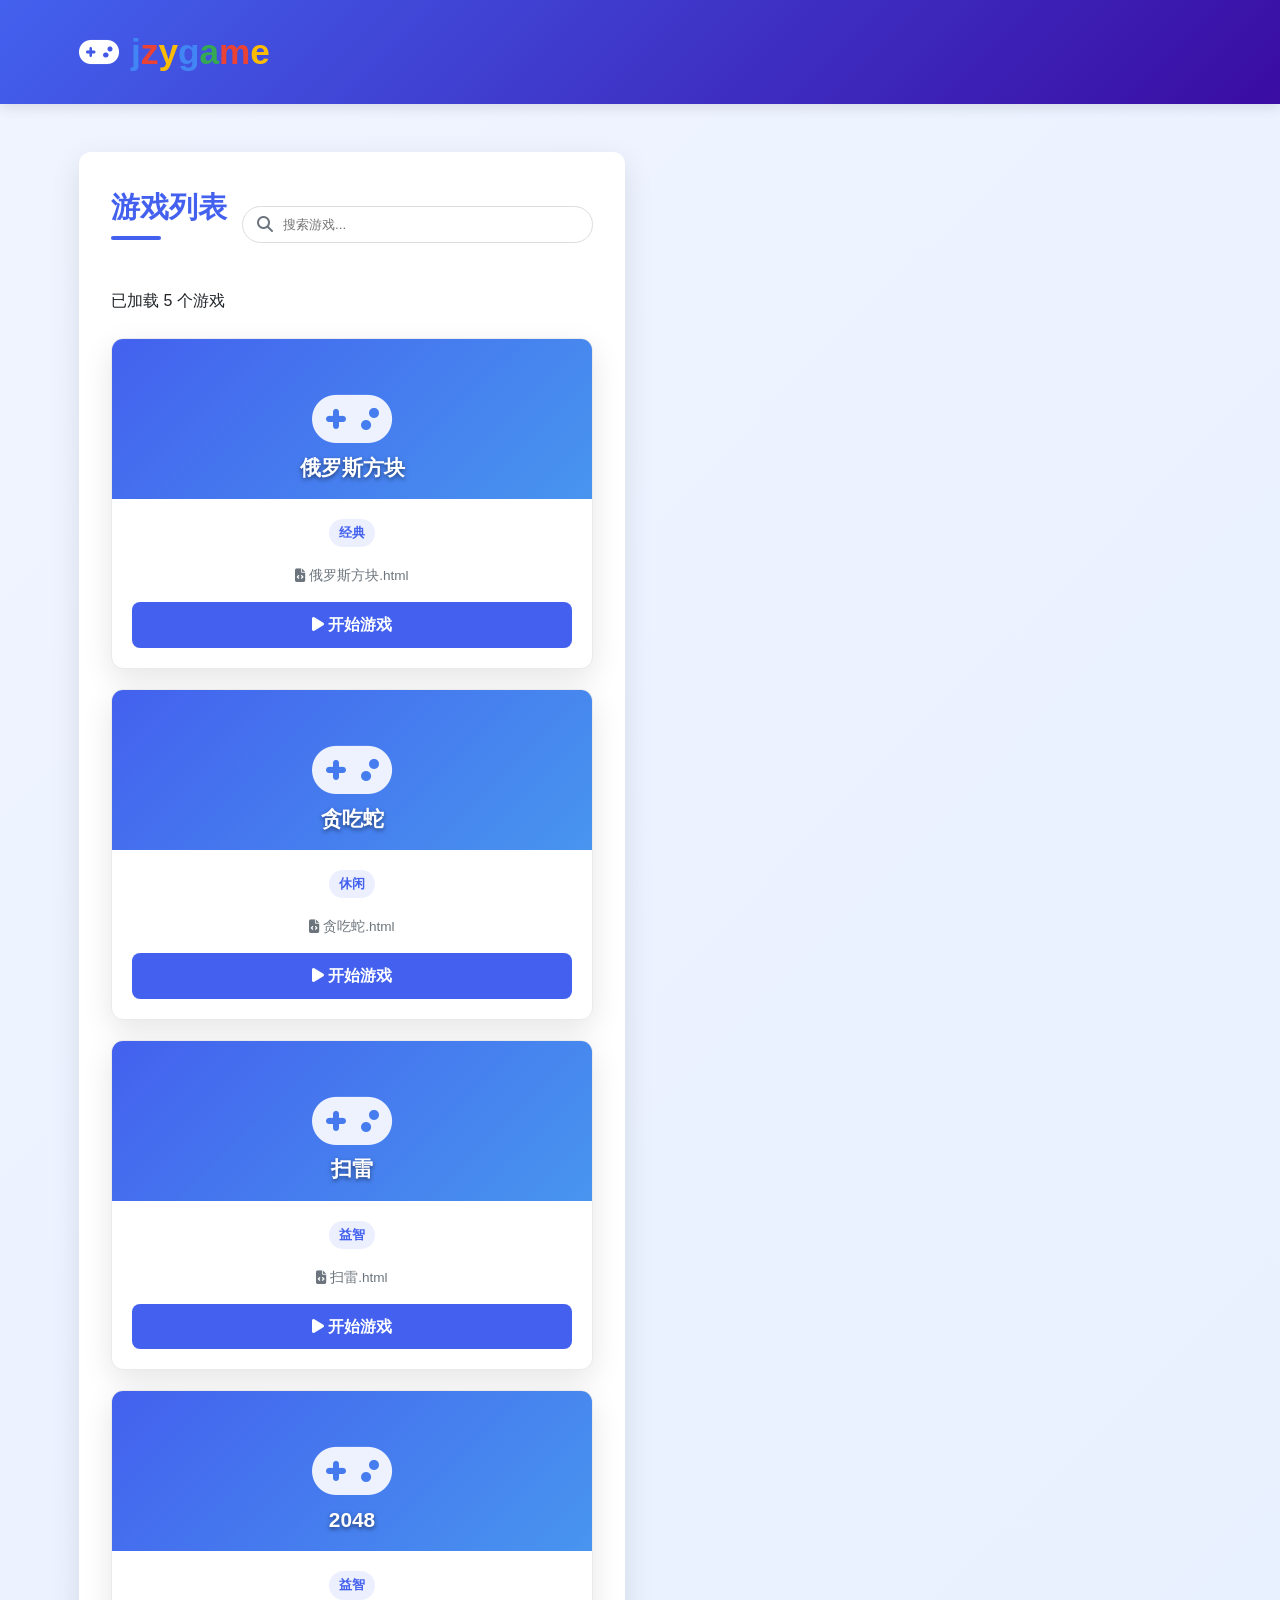
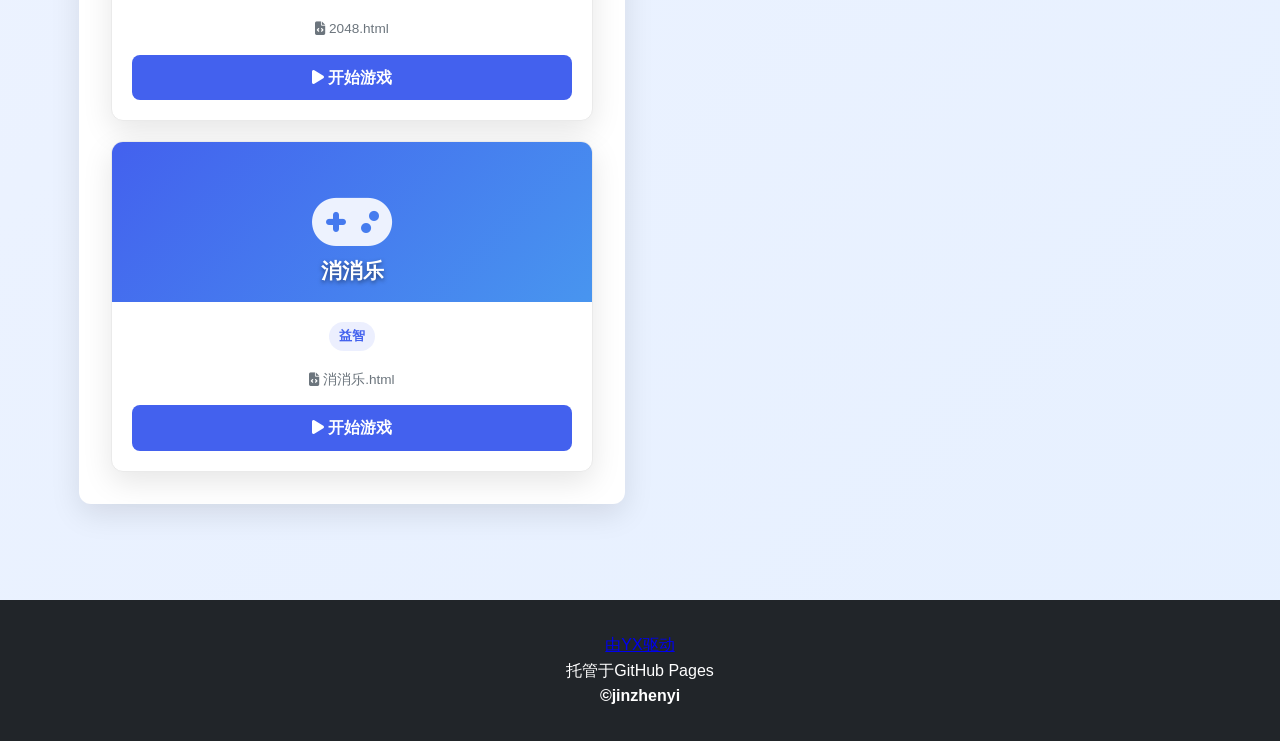
==== index.html @ f40b4cfb "更新 index.html" ====
<!DOCTYPE html>
<html lang="zh-CN">
<head>
    <meta charset="UTF-8">
    <meta name="viewport" content="width=device-width, initial-scale=1.0">
    <title>JZY Game - 游戏集合</title>
    <link rel="stylesheet" href="https://cdnjs.cloudflare.com/ajax/libs/font-awesome/6.4.0/css/all.min.css">
    <style>
        * {
            margin: 0;
            padding: 0;
            box-sizing: border-box;
        }

        :root {
            --primary: #4361ee;
            --primary-dark: #3a56d4;
            --secondary: #f72585;
            --success: #4caf50;
            --danger: #e74c3c;
            --warning: #ff9800;
            --light: #f8f9fa;
            --dark: #212529;
            --gray: #6c757d;
            --gray-light: #e9ecef;
            --border-radius: 12px;
            --box-shadow: 0 10px 30px rgba(0, 0, 0, 0.1);
            --transition: all 0.3s ease;
        }

        body {
            font-family: 'Segoe UI', Tahoma, Geneva, Verdana, sans-serif;
            background: linear-gradient(135deg, #f0f4ff 0%, #e6f0ff 100%);
            color: var(--dark);
            line-height: 1.6;
            min-height: 100vh;
        }

        .container {
            width: 90%;
            max-width: 1200px;
            margin: 0 auto;
            padding: 0 15px;
        }

        /* 头部样式 */
        header {
            background: linear-gradient(135deg, #4361ee, #3a0ca3);
            color: white;
            padding: 1.5rem 0;
            box-shadow: 0 4px 12px rgba(0, 0, 0, 0.1);
            position: sticky;
            top: 0;
            z-index: 100;
        }

        .header-content {
            display: flex;
            justify-content: space-between;
            align-items: center;
        }

        .logo {
            display: flex;
            align-items: center;
            gap: 12px;
        }

        /* 彩色Logo样式 - 移除所有空格 */
        .color-logo {
            font-size: 2.2rem;
            font-weight: 700;
            letter-spacing: 0px; /* 负值使字母更紧密 */
            display: flex;
        }
        
        .color-logo span {
            display: inline-block;
            transition: transform 0.2s ease;
            margin-right: 0px; /* 负边距移除字母间空隙 */
        }
        
        .color-logo:hover span:nth-child(1) { transform: translateY(-4px) rotate(-3deg); }
        .color-logo:hover span:nth-child(2) { transform: translateY(-6px) rotate(2deg); }
        .color-logo:hover span:nth-child(3) { transform: translateY(-8px) rotate(4deg); }
        .color-logo:hover span:nth-child(4) { transform: translateY(-5px) rotate(-2deg); }
        .color-logo:hover span:nth-child(5) { transform: translateY(-7px) rotate(3deg); }
        .color-logo:hover span:nth-child(6) { transform: translateY(-3px) rotate(-1deg); }
        .color-logo:hover span:nth-child(7) { transform: translateY(-5px) rotate(2deg); }
        
        .color-logo span:nth-child(1) { color: #4285F4; } /* j */
        .color-logo span:nth-child(2) { color: #EA4335; } /* z */
        .color-logo span:nth-child(3) { color: #FBBC05; } /* y */
        .color-logo span:nth-child(4) { color: #4285F4; } /* g */
        .color-logo span:nth-child(5) { color: #34A853; } /* a */
        .color-logo span:nth-child(6) { color: #EA4335; } /* m */
        .color-logo span:nth-child(7) { color: #FBBC05; } /* e */

        .logo i {
            font-size: 2rem;
            color: white;
        }

        /* 主内容区 */
        .main-content {
            display: grid;
            grid-template-columns: 1fr;
            gap: 30px;
            padding: 3rem 0;
        }

        @media (min-width: 992px) {
            .main-content {
                grid-template-columns: 1fr 1fr;
            }
        }

        /* 配置说明区域 */
        .config-section {
            background: white;
            padding: 2rem;
            border-radius: var(--border-radius);
            box-shadow: var(--box-shadow);
        }

        .section-title {
            font-size: 1.8rem;
            font-weight: 700;
            color: var(--primary);
            margin-bottom: 1.5rem;
            position: relative;
            padding-bottom: 10px;
        }

        .section-title::after {
            content: '';
            position: absolute;
            bottom: 0;
            left: 0;
            width: 50px;
            height: 4px;
            background: var(--primary);
            border-radius: 2px;
        }

        .info-box {
            background: #eef7ff;
            border-left: 4px solid var(--primary);
            padding: 1rem;
            margin: 1.5rem 0;
            border-radius: 0 8px 8px 0;
        }

        .info-box h3 {
            margin-bottom: 0.5rem;
            color: var(--primary);
        }

        .code-block {
            background: #2d2d2d;
            color: #f8f8f2;
            padding: 1rem;
            border-radius: 8px;
            font-family: monospace;
            font-size: 0.9rem;
            margin: 1rem 0;
            overflow-x: auto;
        }

        .btn {
            padding: 12px 25px;
            border: none;
            border-radius: 8px;
            font-weight: 600;
            cursor: pointer;
            transition: var(--transition);
            display: inline-flex;
            align-items: center;
            gap: 8px;
            margin-top: 10px;
        }

        .btn-primary {
            background: var(--primary);
            color: white;
        }

        .btn-primary:hover {
            background: var(--primary-dark);
        }

        .btn-secondary {
            background: var(--gray-light);
            color: var(--dark);
        }

        .btn-secondary:hover {
            background: #dcdcdc;
        }

        /* 游戏展示区 */
        .games-section {
            background: white;
            padding: 2rem;
            border-radius: var(--border-radius);
            box-shadow: var(--box-shadow);
        }

        .controls {
            display: flex;
            justify-content: space-between;
            align-items: center;
            margin-bottom: 1.5rem;
            flex-wrap: wrap;
            gap: 15px;
        }

        .search-container {
            position: relative;
            flex-grow: 1;
        }

        .search-container input {
            padding: 10px 15px 10px 40px;
            border-radius: 50px;
            border: 1px solid #ddd;
            width: 100%;
            transition: var(--transition);
        }

        .search-container input:focus {
            outline: none;
            border-color: var(--primary);
            box-shadow: 0 0 0 3px rgba(67, 97, 238, 0.2);
        }

        .search-container i {
            position: absolute;
            left: 15px;
            top: 50%;
            transform: translateY(-50%);
            color: var(--gray);
        }

        .games-grid {
            display: grid;
            grid-template-columns: repeat(auto-fill, minmax(250px, 1fr));
            gap: 20px;
            margin-top: 1.5rem;
        }

        .game-card {
            background: white;
            border-radius: var(--border-radius);
            overflow: hidden;
            box-shadow: var(--box-shadow);
            transition: var(--transition);
            position: relative;
            display: flex;
            flex-direction: column;
            border: 1px solid #eaeaea;
        }

        .game-card:hover {
            transform: translateY(-10px);
            box-shadow: 0 15px 40px rgba(0, 0, 0, 0.15);
        }

        .card-img {
            height: 160px;
            overflow: hidden;
            position: relative;
            display: flex;
            align-items: center;
            justify-content: center;
            background: linear-gradient(135deg, #4361ee, #4895ef);
        }

        .card-img i {
            font-size: 4rem;
            color: rgba(255, 255, 255, 0.9);
        }

        .game-title {
            color: white;
            font-size: 1.3rem;
            font-weight: 700;
            position: absolute;
            bottom: 15px;
            left: 15px;
            right: 15px;
            text-shadow: 0 2px 4px rgba(0,0,0,0.5);
            text-align: center;
        }

        .card-content {
            padding: 20px;
            flex-grow: 1;
            display: flex;
            flex-direction: column;
        }

        .game-category {
            background: rgba(67, 97, 238, 0.1);
            color: var(--primary);
            padding: 4px 10px;
            border-radius: 50px;
            font-size: 0.8rem;
            display: inline-block;
            margin: 0 auto 10px;
            font-weight: 600;
        }

        .play-btn {
            display: block;
            width: 100%;
            padding: 10px;
            background: var(--primary);
            color: white;
            text-align: center;
            border-radius: 8px;
            text-decoration: none;
            font-weight: 600;
            margin-top: 15px;
            transition: var(--transition);
        }

        .play-btn:hover {
            background: var(--primary-dark);
        }

        .file-info {
            color: var(--gray);
            font-size: 0.85rem;
            margin-top: 8px;
            overflow: hidden;
            text-overflow: ellipsis;
            white-space: nowrap;
            text-align: center;
        }

        /* 加载状态 */
        .loader {
            text-align: center;
            padding: 40px 0;
        }

        .loader-spinner {
            border: 5px solid #f3f3f3;
            border-top: 5px solid var(--primary);
            border-radius: 50%;
            width: 50px;
            height: 50px;
            animation: spin 1s linear infinite;
            margin: 0 auto 20px;
        }

        @keyframes spin {
            0% { transform: rotate(0deg); }
            100% { transform: rotate(360deg); }
        }

        /* 页脚样式 */
        footer {
            background: var(--dark);
            color: white;
            padding: 2rem 0;
            margin-top: 3rem;
        }

        .footer-content {
            display: flex;
            flex-direction: column;
            align-items: center;
            text-align: center;
        }

        .copyright {
            padding-top: 1.5rem;
            color: #aaa;
            font-size: 0.9rem;
        }

        /* 响应式设计 */
        @media (max-width: 768px) {
            .header-content {
                flex-direction: column;
                gap: 20px;
            }

            .games-grid {
                grid-template-columns: repeat(auto-fill, minmax(220px, 1fr));
            }
            
            .color-logo {
                font-size: 1.8rem;
            }
        }

        @media (max-width: 480px) {
            .games-grid {
                grid-template-columns: 1fr;
            }
            
            .color-logo {
                font-size: 1.5rem;
            }
        }
    </style>
</head>
<body>
    <!-- 头部区域 -->
    <header>
        <div class="container">
            <div class="header-content">
                <div class="logo">
                    <i class="fas fa-gamepad"></i>
                    <div class="color-logo">
                        <span>j</span><span>z</span><span>y</span><span>g</span><span>a</span><span>m</span><span>e</span>
                    </div>
                </div>
            </div>
        </div>
    </header>

    <!-- 主内容区 -->
    <div class="container">
        <div class="main-content">

            <!-- 游戏展示区 -->
            <div class="games-section">
                <div class="controls">
                    <h2 class="section-title">游戏列表</h2>
                    <div class="search-container">
                        <i class="fas fa-search"></i>
                        <input type="text" id="search-input" placeholder="搜索游戏...">
                    </div>
                </div>

                <p>已加载 <span id="game-count">0</span> 个游戏</p>

                <div class="loader" id="loader">
                    <div class="loader-spinner"></div>
                    <p>正在加载游戏数据...</p>
                </div>

                <div class="games-grid" id="games-grid">
                    <!-- 游戏卡片将通过JavaScript动态生成 -->
                </div>

                <div id="no-games" style="text-align: center; padding: 40px 0; display: none;">
                    <i class="fas fa-gamepad" style="font-size: 4rem; color: #4361ee; margin-bottom: 20px;"></i>
                    <h3>未找到游戏</h3>
                    <p>请检查games.json文件是否存在且格式正确</p>
                </div>
            </div>
        </div>
    </div>

    <!-- 页脚 -->
    <footer>
        <div class="container">
            <div class="footer-content">
                <a href="https://github.com/jinzhenyi/YX">由YX驱动</a>
                <p>托管于GitHub Pages</p>
                <p><strong>©jinzhenyi<strong><p>
            </div>
        </div>
    </footer>

    <script>
        // 游戏数据URL
        const GAMES_JSON_URL = 'games.json';

        // DOM元素
        const gamesGrid = document.getElementById('games-grid');
        const noGames = document.getElementById('no-games');
        const gameCount = document.getElementById('game-count');
        const loader = document.getElementById('loader');
        const searchInput = document.getElementById('search-input');
        const reloadBtn = document.getElementById('reload-btn');

        // 存储游戏数据
        let gamesData = [];

        // 初始化
        document.addEventListener('DOMContentLoaded', () => {
            // 加载游戏数据
            loadGames();

            // 设置重新加载按钮
            reloadBtn.addEventListener('click', loadGames);

            // 设置搜索功能
            searchInput.addEventListener('input', filterGames);
        });

        // 加载游戏数据
        async function loadGames() {
            showLoader();

            try {
                const response = await fetch(GAMES_JSON_URL);

                if (!response.ok) {
                    throw new Error(`文件加载失败: ${response.status} ${response.statusText}`);
                }

                const data = await response.json();
                gamesData = data.games || [];

                renderGames(gamesData);
                updateGameCount();

                if (gamesData.length === 0) {
                    noGames.style.display = 'block';
                } else {
                    noGames.style.display = 'none';
                }

                hideLoader();
            } catch (error) {
                console.error('加载游戏数据失败:', error);
                hideLoader();
                noGames.style.display = 'block';
                noGames.innerHTML = `
                    <div style="color: #e74c3c;">
                        <i class="fas fa-exclamation-triangle" style="font-size: 3rem; margin-bottom: 15px;"></i>
                        <h3>加载游戏数据失败</h3>
                        <p>${error.message}</p>
                        <p style="margin-top: 20px;">请检查games.json文件是否存在且格式正确</p>
                    </div>
                `;
            }
        }

        // 渲染游戏
        function renderGames(games) {
            gamesGrid.innerHTML = '';

            if (games.length === 0) {
                gamesGrid.innerHTML = `
                    <div class="no-results" style="grid-column: 1 / -1; text-align: center; padding: 40px;">
                        <i class="fas fa-gamepad" style="font-size: 4rem; color: #4361ee; margin-bottom: 20px;"></i>
                        <h3>未找到匹配的游戏</h3>
                    </div>
                `;
                return;
            }

            games.forEach(game => {
                const gameCard = document.createElement('div');
                gameCard.className = 'game-card';
                gameCard.innerHTML = `
                    <div class="card-img">
                        <i class="fas fa-gamepad"></i>
                        <h3 class="game-title">${game.title}</h3>
                    </div>
                    <div class="card-content">
                        ${game.category ? `<span class="game-category">${game.category}</span>` : ''}
                        <p class="file-info">
                            <i class="fas fa-file-code"></i> ${game.file}
                        </p>
                        <a href="${game.file}" class="play-btn">
                            <i class="fas fa-play"></i> 开始游戏
                        </a>
                    </div>
                `;
                gamesGrid.appendChild(gameCard);
            });
        }

        // 过滤游戏
        function filterGames() {
            const searchTerm = searchInput.value.toLowerCase();

            if (!searchTerm) {
                renderGames(gamesData);
                updateGameCount();
                return;
            }

            const filteredGames = gamesData.filter(game => 
                game.title.toLowerCase().includes(searchTerm) || 
                (game.category && game.category.toLowerCase().includes(searchTerm)) ||
                game.file.toLowerCase().includes(searchTerm)
            );

            renderGames(filteredGames);
            gameCount.textContent = filteredGames.length;
        }

        // 更新游戏计数
        function updateGameCount() {
            gameCount.textContent = gamesData.length;
        }

        // 显示加载状态
        function showLoader() {
            loader.style.display = 'block';
            gamesGrid.innerHTML = '';
            noGames.style.display = 'none';
        }

        // 隐藏加载状态
        function hideLoader() {
            loader.style.display = 'none';
        }
    </script>
</body>
</html>
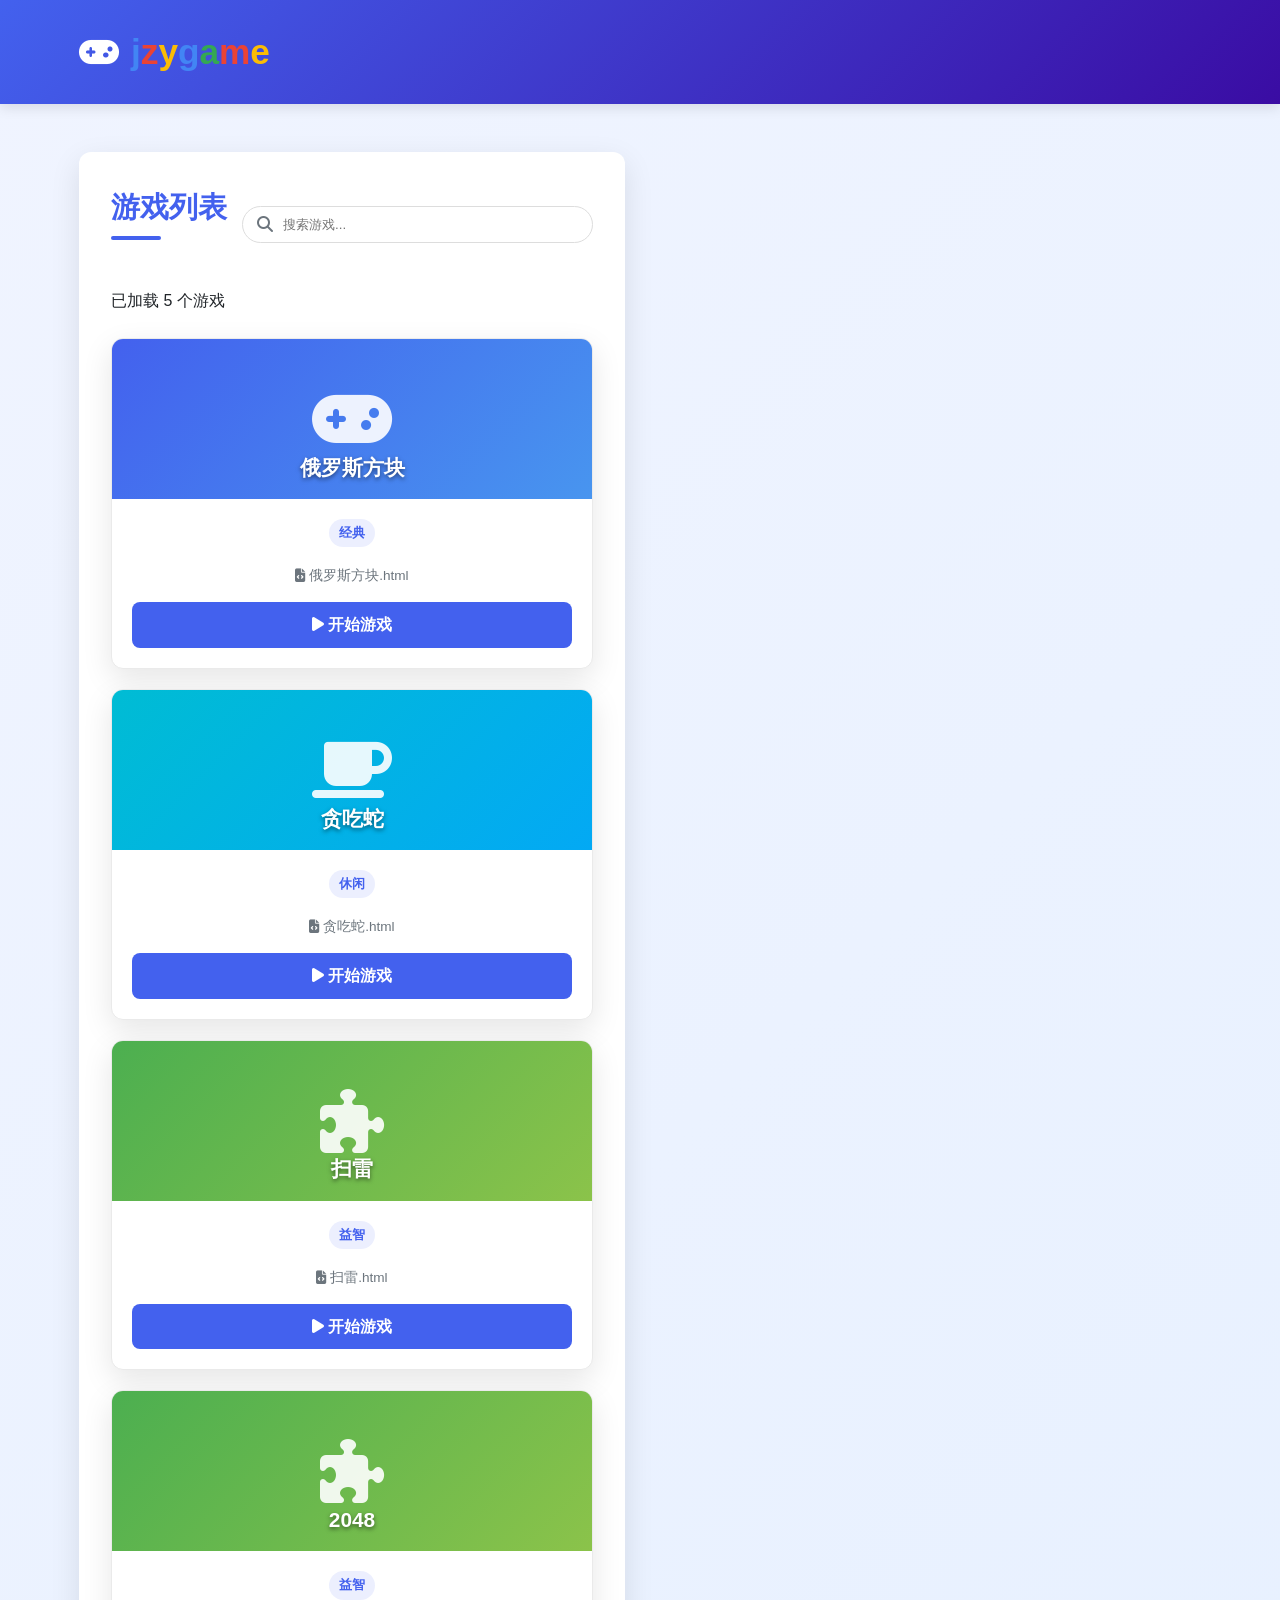
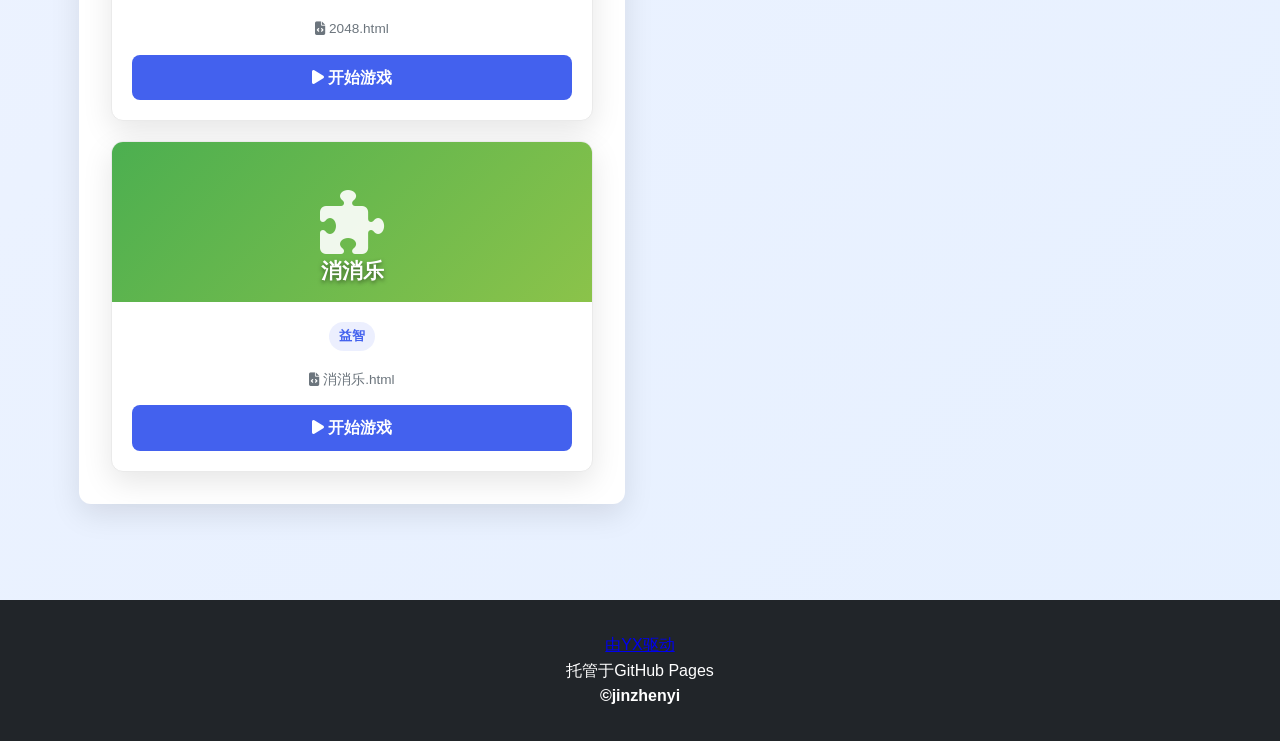
==== commit c08482ff: "更新 index.html" ====
--- a/index.html
+++ b/index.html
@@ -73,13 +73,13 @@
             letter-spacing: 0px; /* 负值使字母更紧密 */
             display: flex;
         }
-        
+
         .color-logo span {
             display: inline-block;
             transition: transform 0.2s ease;
             margin-right: 0px; /* 负边距移除字母间空隙 */
         }
-        
+
         .color-logo:hover span:nth-child(1) { transform: translateY(-4px) rotate(-3deg); }
         .color-logo:hover span:nth-child(2) { transform: translateY(-6px) rotate(2deg); }
         .color-logo:hover span:nth-child(3) { transform: translateY(-8px) rotate(4deg); }
@@ -87,7 +87,7 @@
         .color-logo:hover span:nth-child(5) { transform: translateY(-7px) rotate(3deg); }
         .color-logo:hover span:nth-child(6) { transform: translateY(-3px) rotate(-1deg); }
         .color-logo:hover span:nth-child(7) { transform: translateY(-5px) rotate(2deg); }
-        
+
         .color-logo span:nth-child(1) { color: #4285F4; } /* j */
         .color-logo span:nth-child(2) { color: #EA4335; } /* z */
         .color-logo span:nth-child(3) { color: #FBBC05; } /* y */
@@ -273,6 +273,7 @@
             display: flex;
             align-items: center;
             justify-content: center;
+            /* 默认背景色，会在JS中动态设置 */
             background: linear-gradient(135deg, #4361ee, #4895ef);
         }
 
@@ -309,6 +310,31 @@
             display: inline-block;
             margin: 0 auto 10px;
             font-weight: 600;
+        }
+
+        /* 新增的游戏信息样式 */
+        .game-description {
+            font-size: 0.85rem;
+            color: #666;
+            margin: 10px 0;
+            line-height: 1.4;
+            text-align: center;
+            flex-grow: 1;
+        }
+
+        .game-meta {
+            display: flex;
+            align-items: center;
+            justify-content: center;
+            gap: 5px;
+            margin: 5px 0;
+            font-size: 0.8rem;
+            color: #666;
+        }
+
+        .game-meta i {
+            font-size: 0.8rem;
+            color: #888;
         }
 
         .play-btn {
@@ -391,7 +417,7 @@
             .games-grid {
                 grid-template-columns: repeat(auto-fill, minmax(220px, 1fr));
             }
-            
+
             .color-logo {
                 font-size: 1.8rem;
             }
@@ -401,7 +427,7 @@
             .games-grid {
                 grid-template-columns: 1fr;
             }
-            
+
             .color-logo {
                 font-size: 1.5rem;
             }
@@ -478,7 +504,6 @@
         const gameCount = document.getElementById('game-count');
         const loader = document.getElementById('loader');
         const searchInput = document.getElementById('search-input');
-        const reloadBtn = document.getElementById('reload-btn');
 
         // 存储游戏数据
         let gamesData = [];
@@ -487,9 +512,6 @@
         document.addEventListener('DOMContentLoaded', () => {
             // 加载游戏数据
             loadGames();
-
-            // 设置重新加载按钮
-            reloadBtn.addEventListener('click', loadGames);
 
             // 设置搜索功能
             searchInput.addEventListener('input', filterGames);
@@ -534,6 +556,32 @@
             }
         }
 
+        // 根据游戏类别返回背景颜色
+        function getCategoryColor(category) {
+            const colorMap = {
+                '角色扮演': 'linear-gradient(135deg, #8B4513, #D2691E)',
+                '益智': 'linear-gradient(135deg, #4CAF50, #8BC34A)',
+                '动作': 'linear-gradient(135deg, #FF5722, #FF9800)',
+                '策略': 'linear-gradient(135deg, #9C27B0, #E91E63)',
+                '休闲': 'linear-gradient(135deg, #00BCD4, #03A9F4)',
+                '冒险': 'linear-gradient(135deg, #FF9800, #FFC107)'
+            };
+            return colorMap[category] || 'linear-gradient(135deg, #4361ee, #4895ef)';
+        }
+
+        // 根据游戏类别返回图标
+        function getCategoryIcon(category) {
+            const iconMap = {
+                '角色扮演': 'fa-dragon',
+                '益智': 'fa-puzzle-piece',
+                '动作': 'fa-running',
+                '策略': 'fa-chess',
+                '休闲': 'fa-coffee',
+                '冒险': 'fa-mountain'
+            };
+            return iconMap[category] || 'fa-gamepad';
+        }
+
         // 渲染游戏
         function renderGames(games) {
             gamesGrid.innerHTML = '';
@@ -551,17 +599,49 @@
             games.forEach(game => {
                 const gameCard = document.createElement('div');
                 gameCard.className = 'game-card';
+                
+                // 确定图标和背景颜色
+                const icon = game.icon || getCategoryIcon(game.category);
+                const bgColor = getCategoryColor(game.category);
+                
                 gameCard.innerHTML = `
-                    <div class="card-img">
-                        <i class="fas fa-gamepad"></i>
+                    <div class="card-img" style="background: ${bgColor}">
+                        <i class="fas ${icon}"></i>
                         <h3 class="game-title">${game.title}</h3>
                     </div>
                     <div class="card-content">
                         ${game.category ? `<span class="game-category">${game.category}</span>` : ''}
+                        
+                        ${game.description ? `
+                            <p class="game-description">${game.description}</p>
+                        ` : ''}
+                        
+                        ${game.author ? `
+                            <div class="game-meta">
+                                <i class="fas fa-user"></i>
+                                <span>${game.author}</span>
+                            </div>
+                        ` : ''}
+                        
+                        ${game.license ? `
+                            <div class="game-meta">
+                                <i class="fas fa-balance-scale"></i>
+                                <span>${game.license}许可证</span>
+                            </div>
+                        ` : ''}
+                        
+                        ${game.version ? `
+                            <div class="game-meta">
+                                <i class="fas fa-tag"></i>
+                                <span>版本: ${game.version}</span>
+                            </div>
+                        ` : ''}
+                        
                         <p class="file-info">
                             <i class="fas fa-file-code"></i> ${game.file}
                         </p>
-                        <a href="${game.file}" class="play-btn">
+                        
+                        <a href="${game.file}" class="play-btn" ${game.external ? 'target="_blank"' : ''}>
                             <i class="fas fa-play"></i> 开始游戏
                         </a>
                     </div>
@@ -583,6 +663,8 @@
             const filteredGames = gamesData.filter(game => 
                 game.title.toLowerCase().includes(searchTerm) || 
                 (game.category && game.category.toLowerCase().includes(searchTerm)) ||
+                (game.description && game.description.toLowerCase().includes(searchTerm)) ||
+                (game.author && game.author.toLowerCase().includes(searchTerm)) ||
                 game.file.toLowerCase().includes(searchTerm)
             );
 
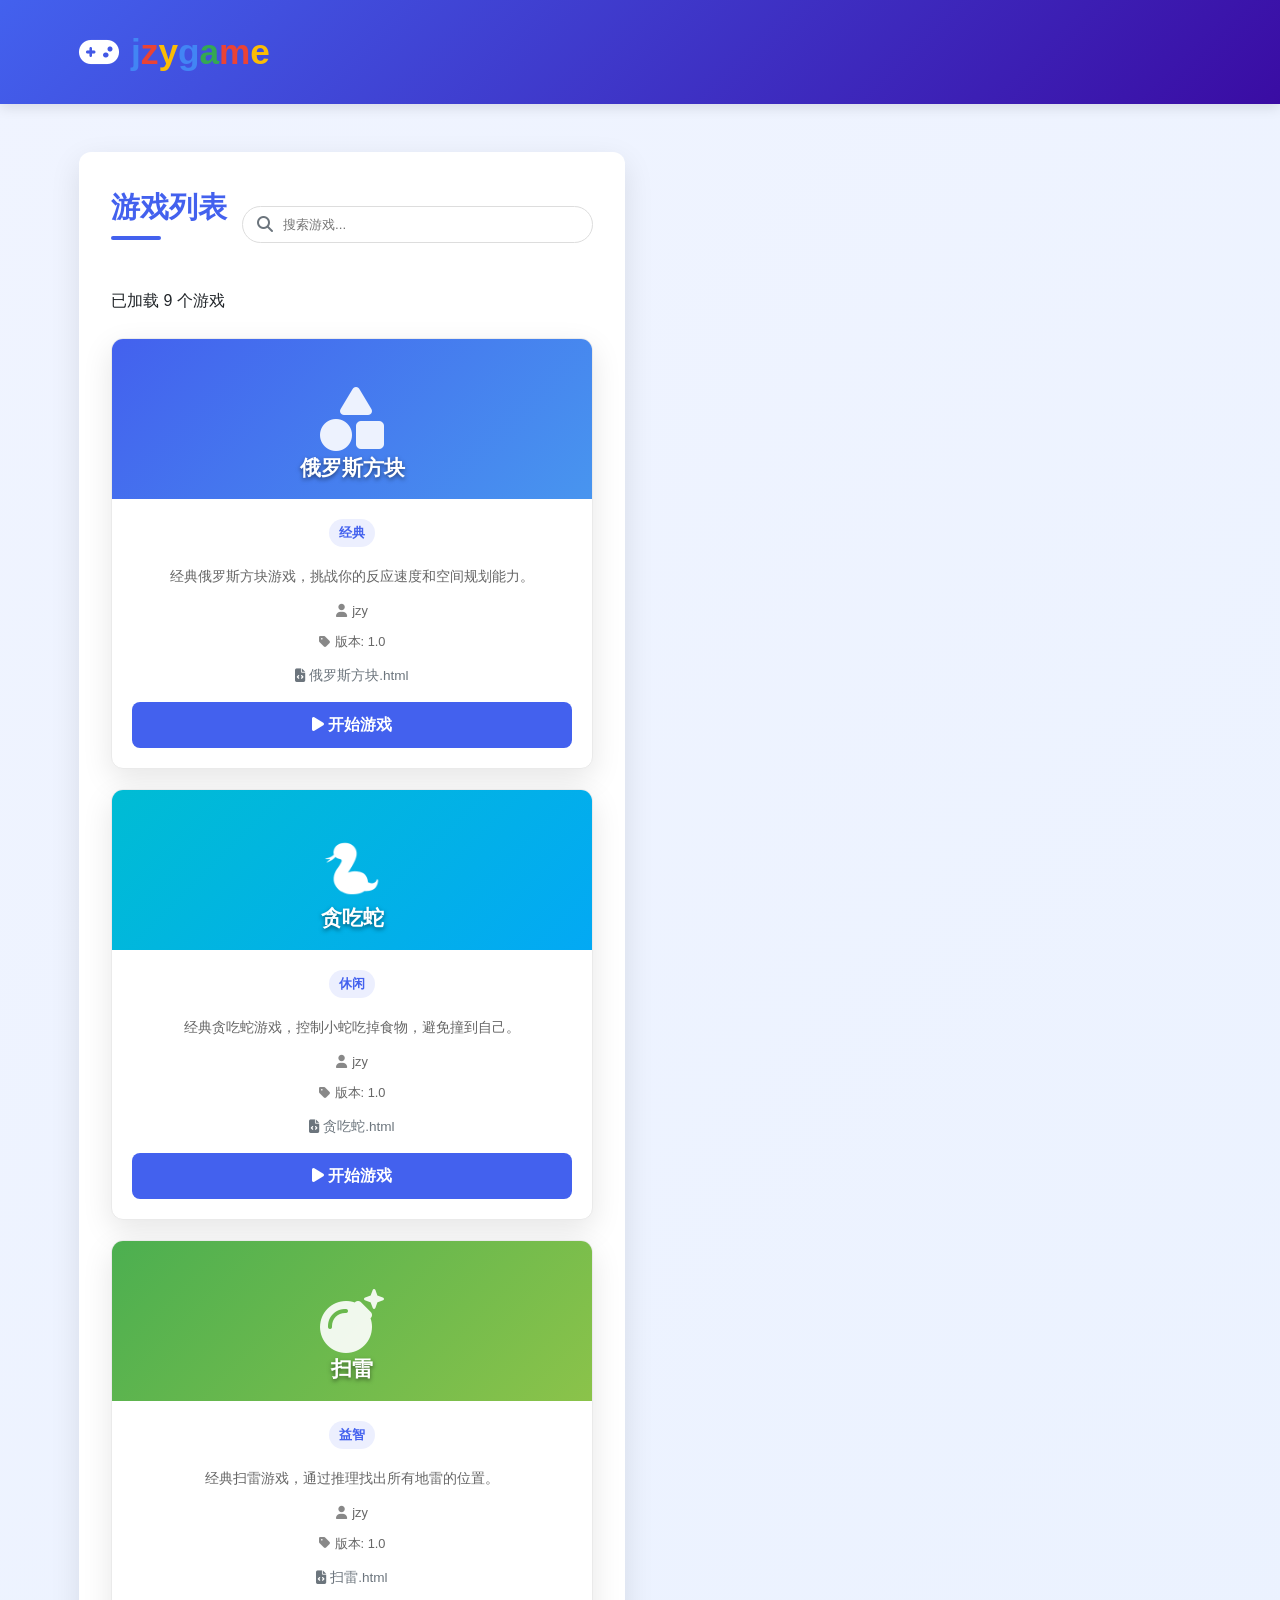
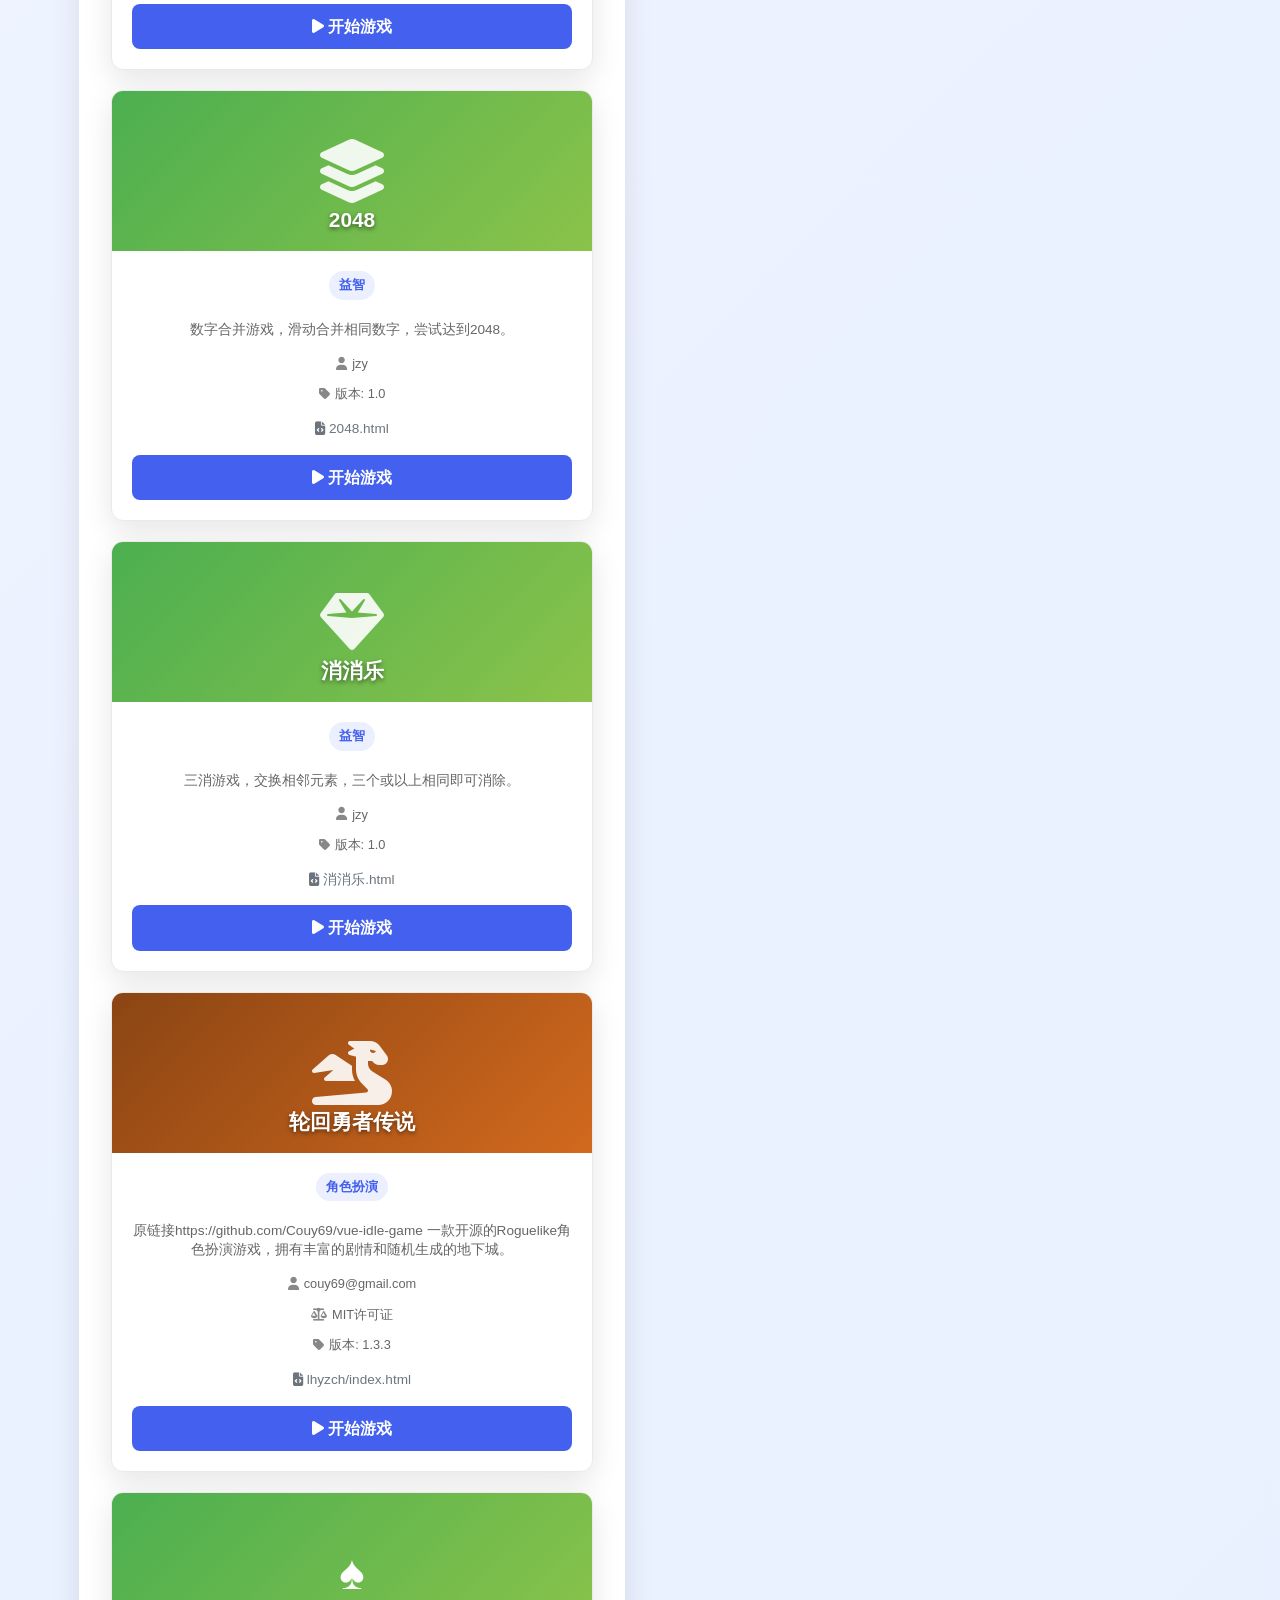
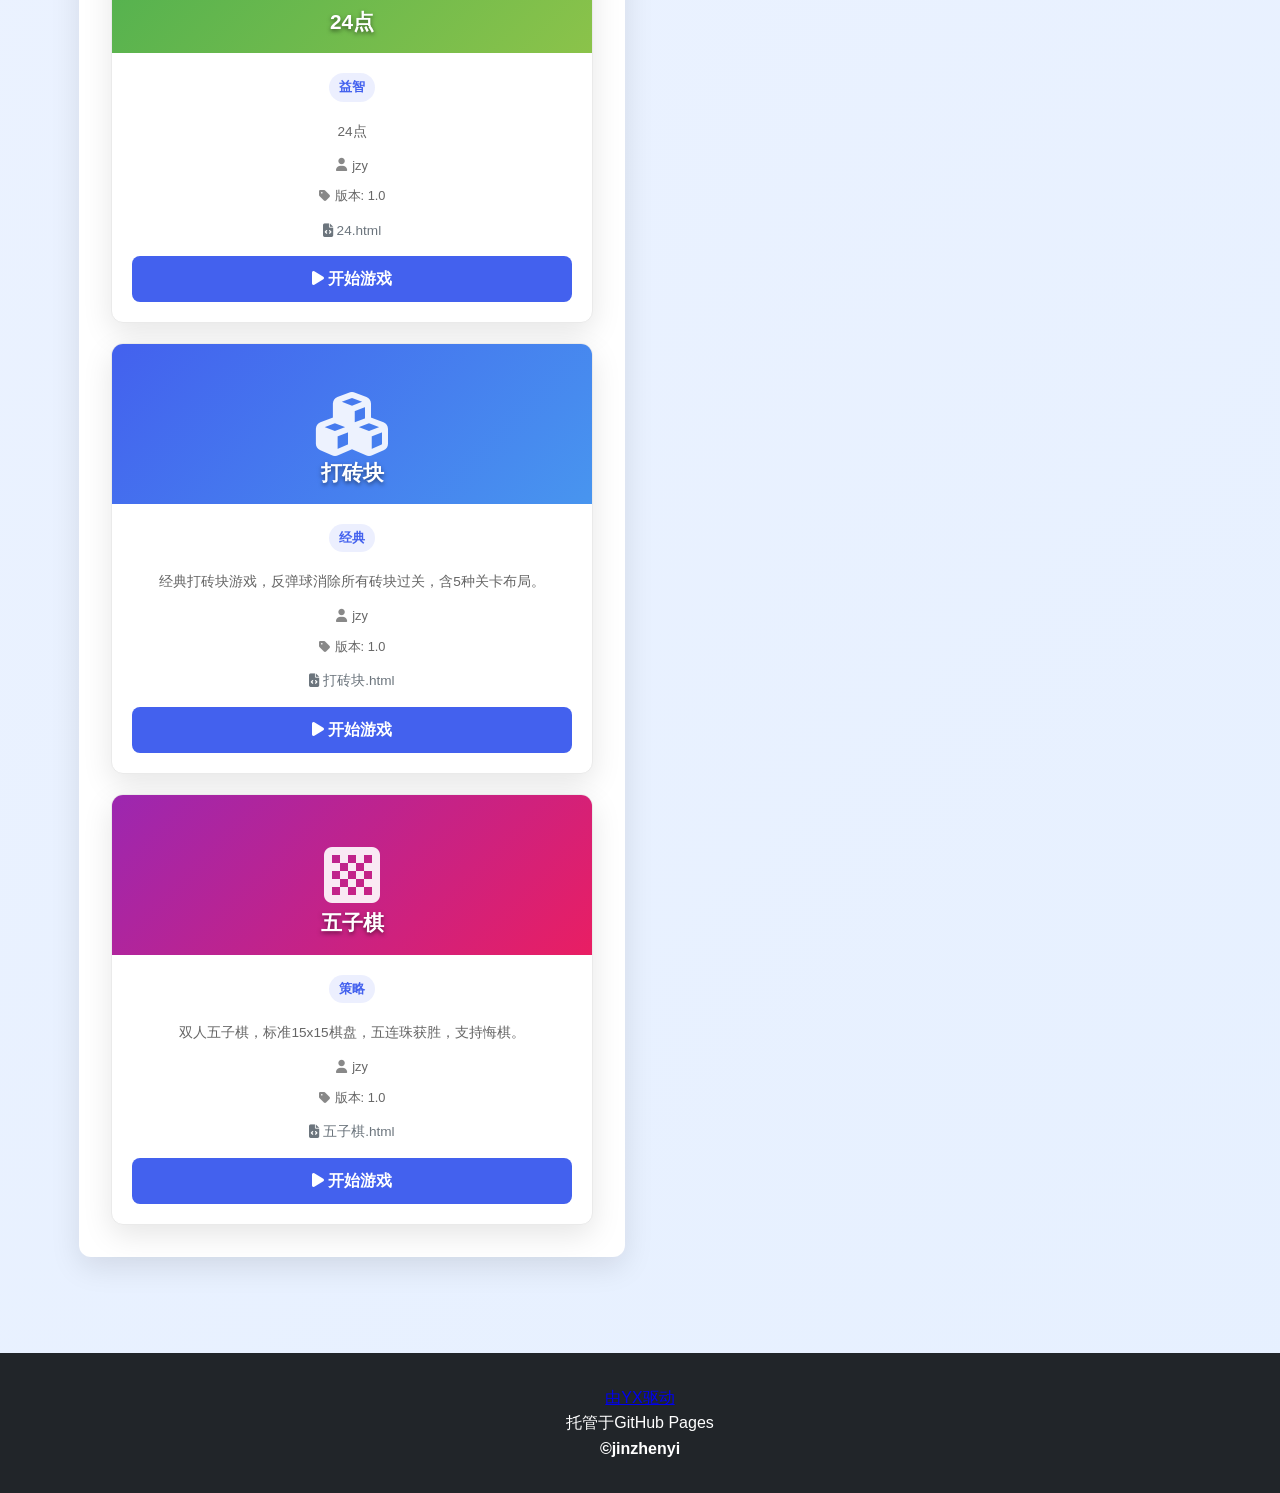
==== commit c4520b61: "jinzhenyi" ====
--- a/index.html
+++ b/index.html
@@ -604,9 +604,14 @@
                 const icon = game.icon || getCategoryIcon(game.category);
                 const bgColor = getCategoryColor(game.category);
                 
+                // 渲染图标: fa- 前缀用 FontAwesome，否则当文本/emoji
+                const iconHtml = icon.includes('fa-')
+                    ? `<i class="fas ${icon}"></i>`
+                    : `<span style="font-size:3rem;filter:brightness(0) invert(1)">${icon}</span>`;
+
                 gameCard.innerHTML = `
                     <div class="card-img" style="background: ${bgColor}">
-                        <i class="fas ${icon}"></i>
+                        ${iconHtml}
                         <h3 class="game-title">${game.title}</h3>
                     </div>
                     <div class="card-content">
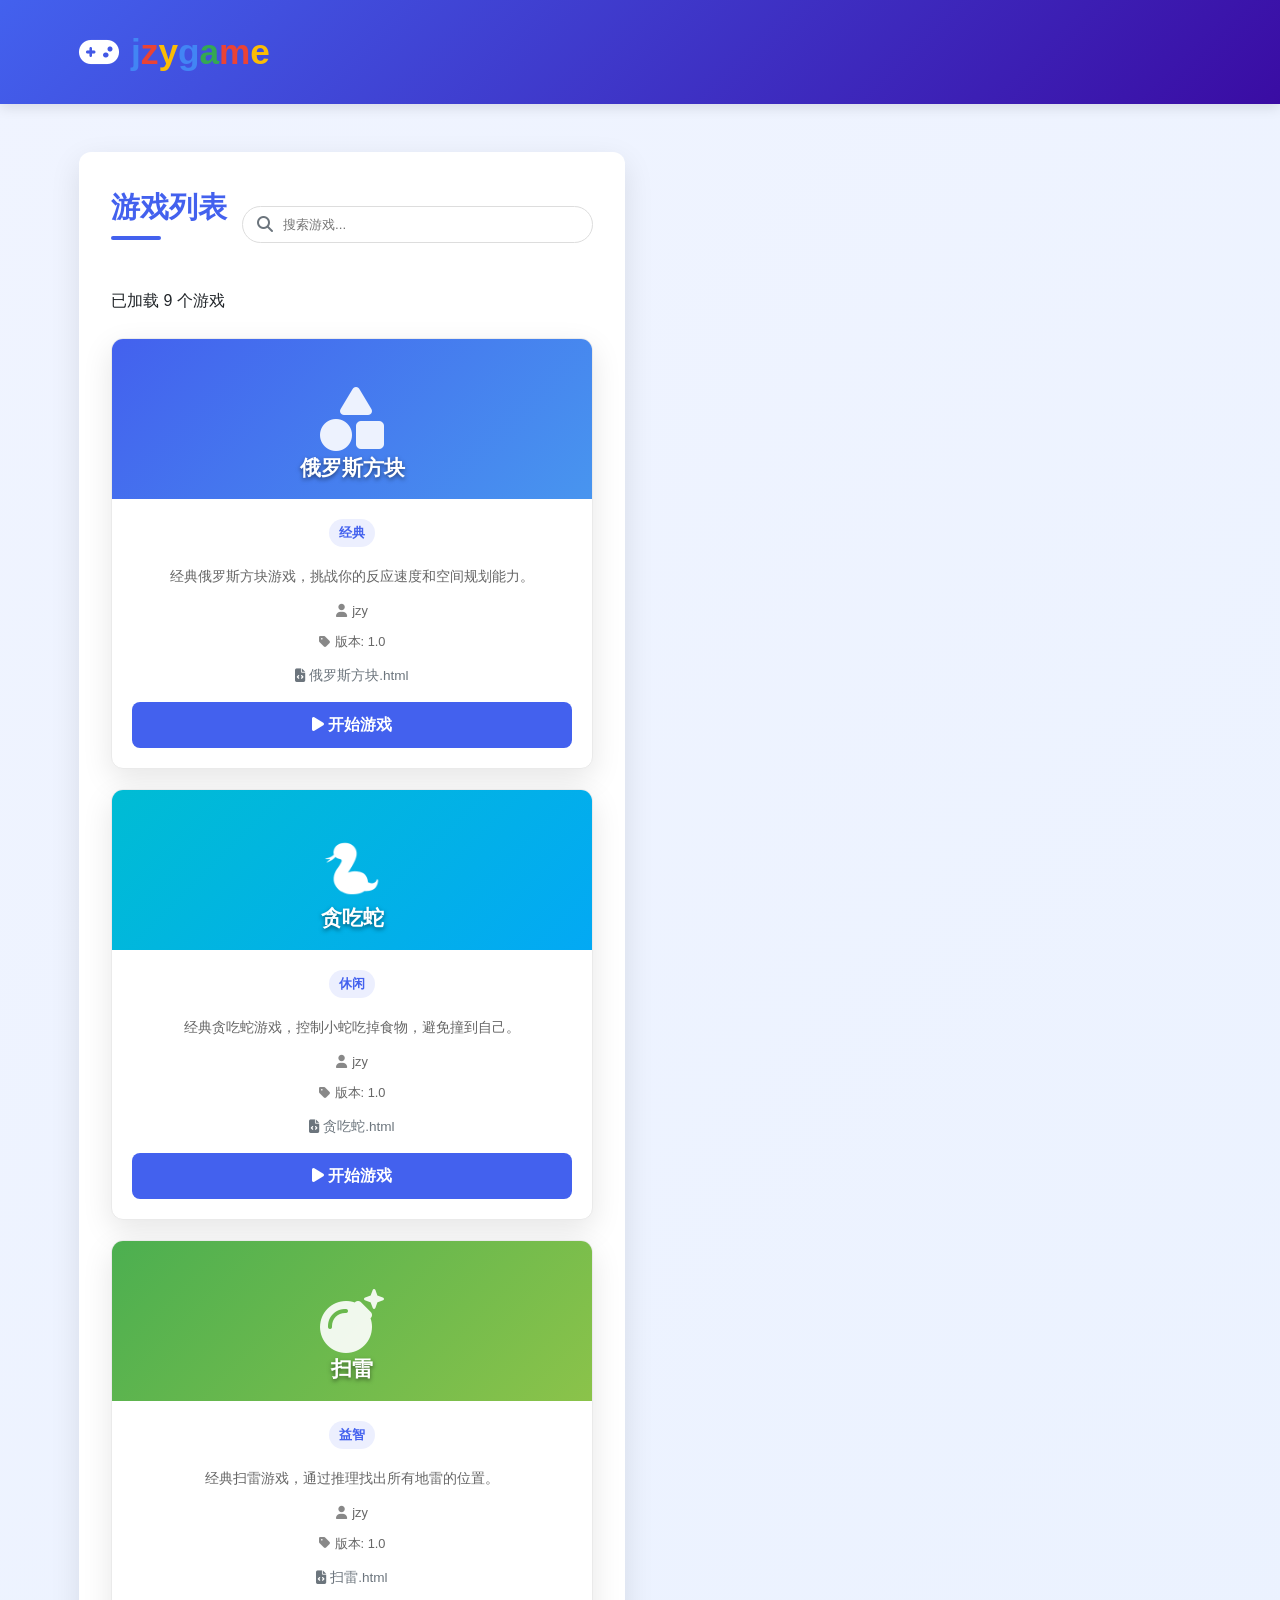
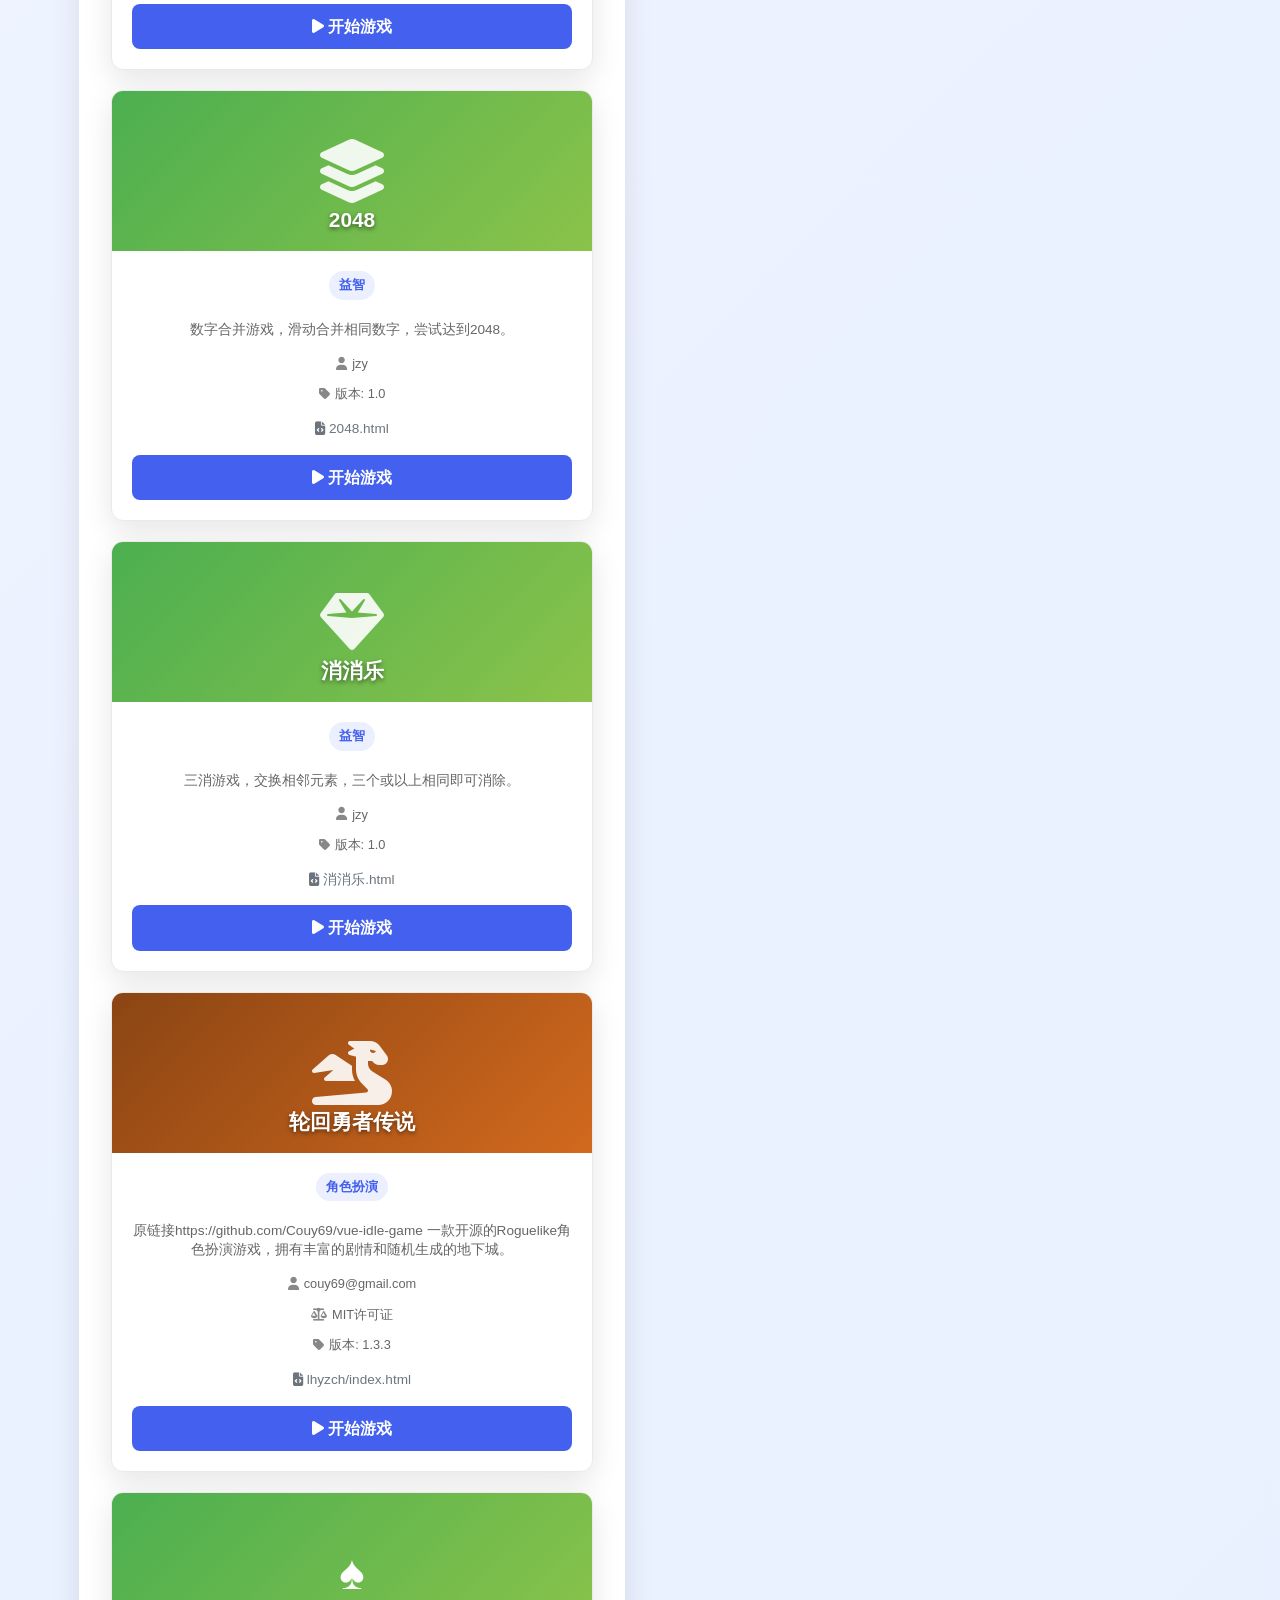
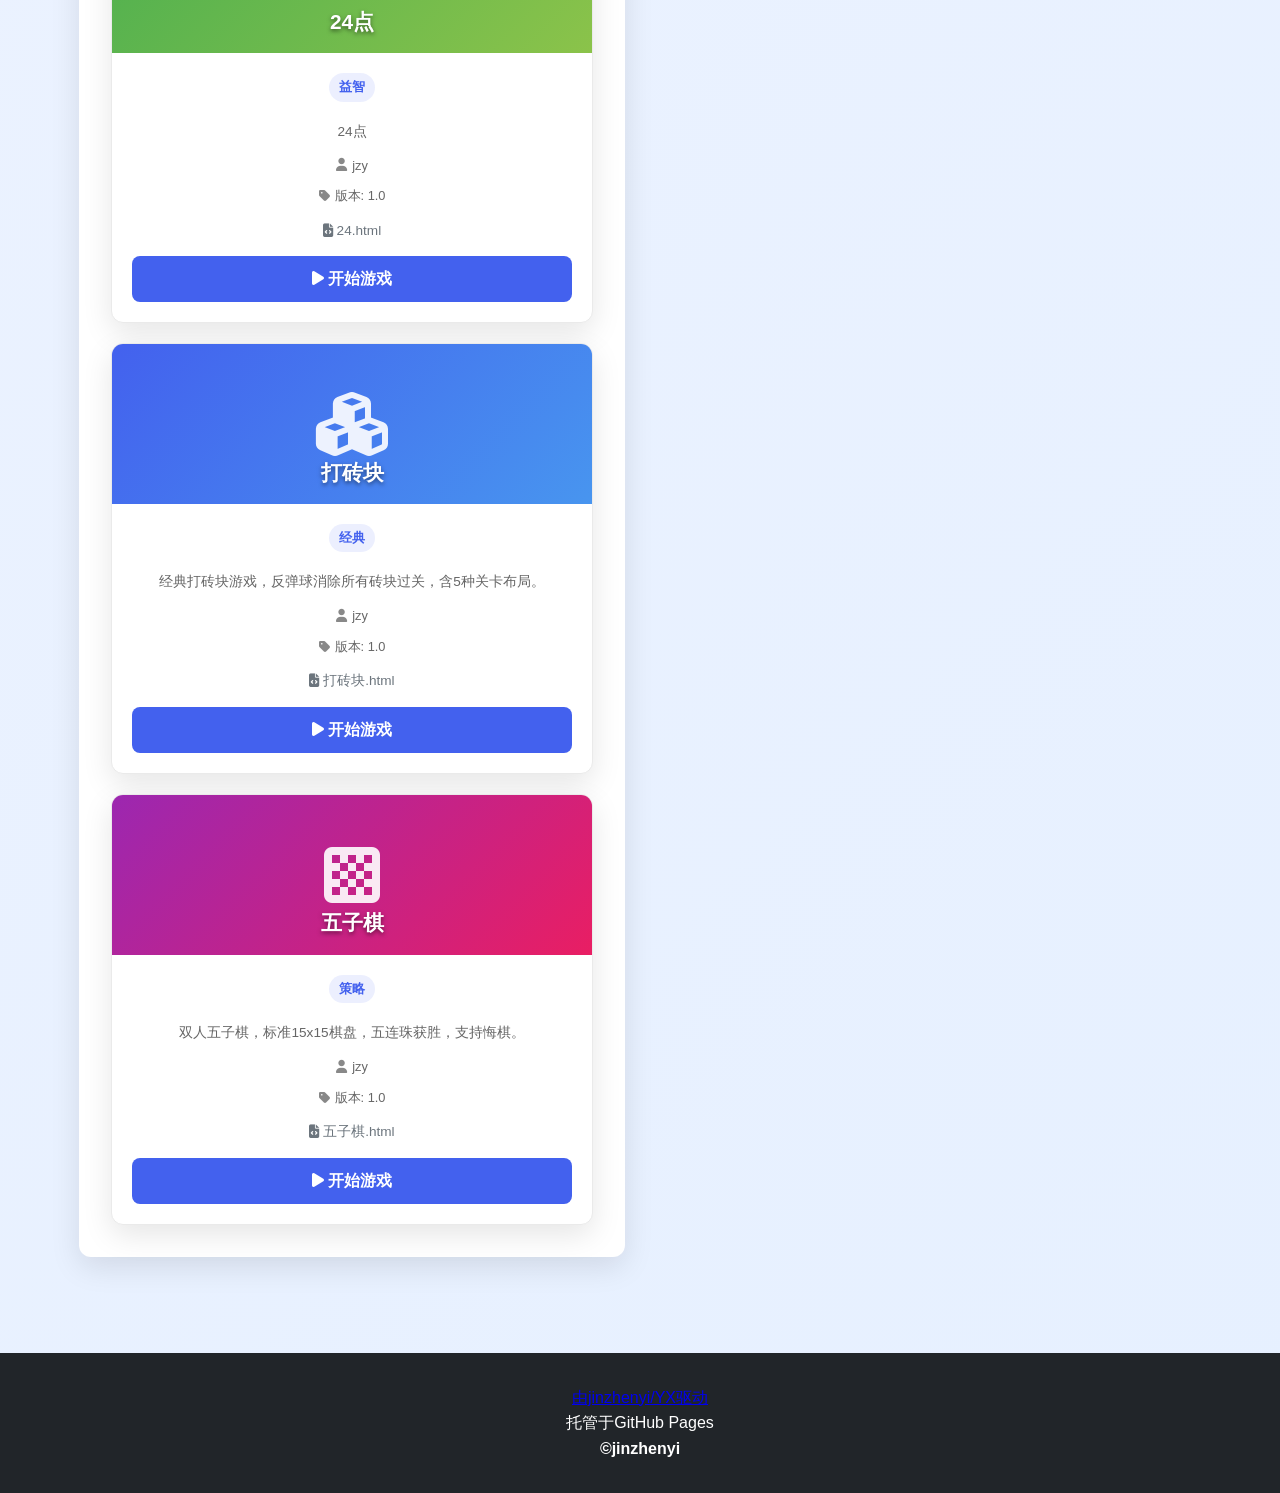
==== commit 4e14a78b: "更新 index.html" ====
--- a/index.html
+++ b/index.html
@@ -487,7 +487,7 @@
     <footer>
         <div class="container">
             <div class="footer-content">
-                <a href="https://github.com/jinzhenyi/YX">由YX驱动</a>
+                <a href="https://github.com/jinzhenyi/YX">由jinzhenyi/YX驱动</a>
                 <p>托管于GitHub Pages</p>
                 <p><strong>©jinzhenyi<strong><p>
             </div>
